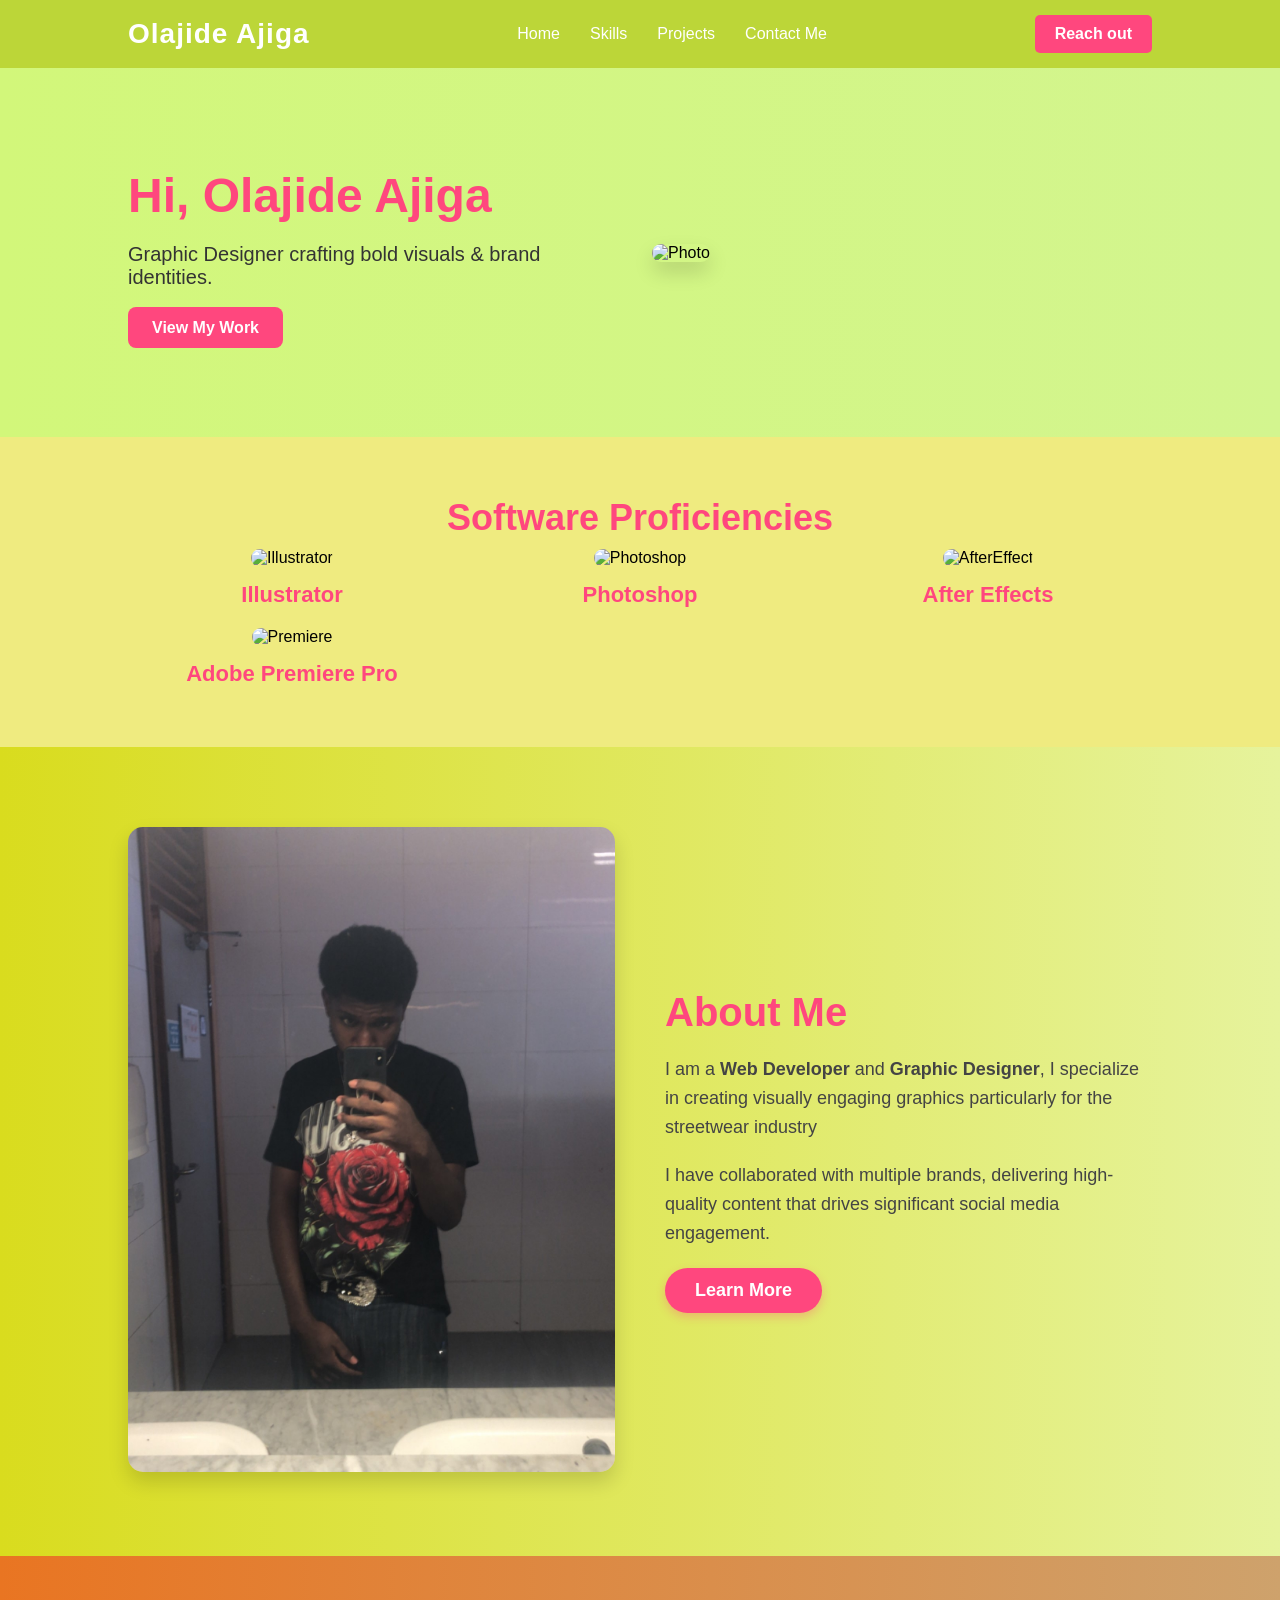
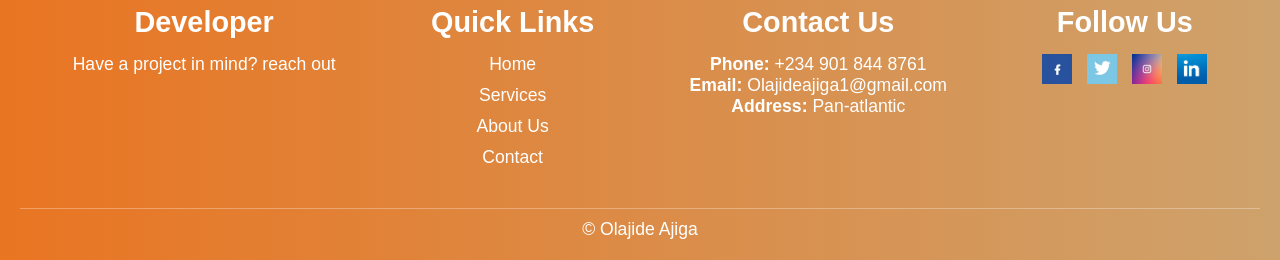
==== index.html @ 6ede2507 "Home page" ====
<!DOCTYPE html>
<html lang="en">
<head>
    <meta charset="UTF-8">
    <meta name="viewport" content="width=device-width, initial-scale=1.0">
    <title>Olajide Ajiga | Developer Portfolio</title>
    <link rel="stylesheet" href="style.css">
</head>
<body>

    <header>
        <div class="name">
            <a href="index.html">Olajide Ajiga</a>
        </div>
        <nav>
            <ul class="nav-links">
                <li><a href="index.html">Home</a></li>
                <li><a href="Skills.html">Skills</a></li>
                <li><a href="Project.html">Projects</a></li>
                <li><a href="ContactMe.html">Contact Me</a></li>
            </ul>
        </nav>
        <a href="contactus.html" class="btn">Reach out</a>
    </header>

    <section class="hero">
        <div class="hero-content">
          <h1>Hi, Olajide Ajiga</h1>
          <p>Graphic Designer crafting bold visuals & brand identities.</p>
          <a href="#portfolio" class="btn-primary">View My Work</a>
        </div>
        <div class="hero-image">
          <img src="Picture.png" alt="Photo">
        </div>
      </section>



    <section class="software">
        <h2>Software Proficiencies</h2>

        <div class="software-container">
            <div class="software-box">
                <img src="illustrator.png" alt="Illustrator">
                <h3>Illustrator</h3>
            </div>

            <div class="software-box">
                <img src="Photoshop.png" alt="Photoshop">
                <h3>Photoshop</h3>
            </div>

            <div class="software-box">
                <img src="AfterEffect.png" alt="AfterEffect">
                <h3>After Effects</h3>
            </div>

            <div class="software-box">
                <img src="Premiere.png" alt="Premiere">
                <h3>Adobe Premiere Pro</h3>
        </div>
    </section>


    <section class="about-us">
        <div class="about-container">
            <div class="about-image">
                <img src="about-us.jpg" alt="About Us">
            </div>
            <div class="about-content">
                <h2>About Me</h2>
                <p>I am a <strong>Web Developer</strong> and <strong>Graphic Designer</strong>, I specialize in creating visually engaging graphics particularly for the streetwear industry                </p>
                <p>I have collaborated with multiple brands, delivering high-quality content that drives significant social media engagement.</p>
                <a href="" class="about-btn">Learn More</a>
            </div>
        </div>
    </section>



    <footer class="footer">
        <div class="footer-container">
            <div class="footer-about">
                <h3>Developer</h3>
                <p>Have a project in mind? reach out</p>
            </div>
    
            <div class="footer-links">
                <h3>Quick Links</h3>
                <ul>
                    <li><a href="index.html">Home</a></li>
                    <li><a href="service.html">Services</a></li>
                    <li><a href="aboutus.html">About Us</a></li>
                    <li><a href="contactus.html">Contact</a></li>
                </ul>
            </div>
    
            <div class="footer-contact">
                <h3>Contact Us</h3>
                <p><strong>Phone:</strong> +234 901 844 8761</p>
                <p><strong>Email:</strong> Olajideajiga1@gmail.com</p>
                <p><strong>Address:</strong> Pan-atlantic</p>
            </div>
    
            <div class="footer-social">
                <h3>Follow Us</h3>
                <div class="social-icons">
                    <a href="#"><img src="facebook.png" alt="Facebook"></a>
                    <a href="#"><img src="twitter.png" alt="Twitter"></a>
                    <a href="#"><img src="instagram.png" alt="Instagram"></a>
                    <a href="#"><img src="linkedin.png" alt="LinkedIn"></a>
                </div>
            </div>
        </div>
    
        <div class="footer-bottom">
            <p>&copy; Olajide Ajiga</p>
        </div>
    </footer>

    <script>
        function toggleMenu() {
            const navLinks = document.querySelector('.nav-links');
            navLinks.classList.toggle('active');
        }
    </script>
    </body>
    </html>
---- style.css ----
* {
    margin: 0;
    padding: 0;
    box-sizing: border-box;
    font-family: 'Arial', sans-serif;
}


header {
    display: flex;
    justify-content: space-between;
    align-items: center;
    background-color: #bcd638; 
    padding: 15px 10%;
    box-shadow: 0px 4px 6px rgba(0, 0, 0, 0.1);
}

.name a {
    font-size: 28px;
    font-family: 'Poppins', sans-serif;
    color: #fff;
    text-decoration: none;
    font-weight: 800;
    letter-spacing: 1px;
    transition: color 0.3s;
}

.name a:hover {
    color: #ffebf0;
}


@media (max-width: 768px) {
    .name a {
        font-size: 22px;
    }
}


.nav-links {
    list-style: none;
    display: flex;
}

.nav-links li {
    margin: 0 15px;
}

.nav-links a {
    text-decoration: none;
    color: #fff;
    font-size: 16px;
    font-weight: 500;
    transition: color 0.3s;
}

.nav-links a:hover {
    color: #ffebf0;
}



.btn {
    background-color: #ff477e;
    color: #fff;
    padding: 10px 20px;
    text-decoration: none;
    border-radius: 5px;
    font-weight: bold;
    transition: background 0.3s;
}

.btn:hover {
    background-color: #d9406a;
}

.hero {
  display: flex;
  align-items: center;
  justify-content: space-between;
  padding: 100px 10%;
  background: linear-gradient(to right, #d2f77a, #d3f58f);
  flex-wrap: wrap;
}


.hero-content {
  flex: 1;
  max-width: 500px;
}

.hero-content h1 {
  font-size: 48px;
  color: #ff477e;
  margin-bottom: 20px;
}

.hero-content p {
  font-size: 20px;
  color: #333;
  margin-bottom: 30px;
}


.btn-primary {
  background-color: #ff477e;
  color: white;
  padding: 12px 24px;
  text-decoration: none;
  border-radius: 8px;
  font-weight: bold;
  transition: background-color 0.3s ease;
}

.btn-primary:hover {
  background-color: #e03a6c;
}


.hero-image {
  flex: 1;
  max-width: 500px;
}

.hero-image img {
  width: 100%;
  border-radius: 15px;
  box-shadow: 0px 10px 20px rgba(0, 0, 0, 0.15);
}


@media (max-width: 900px) {
  .hero {
    flex-direction: column-reverse;
    text-align: center;
  }

  .hero-content, .hero-image {
    max-width: 100%;
  }

  .hero-content h1 {
    font-size: 36px;
  }

  .hero-content p {
    font-size: 18px;
  }
}

.services {
    text-align: center;
    padding: 60px 10%;
    background-color: #f7ffb9; 
}

.services h2 {
    font-size: 36px;
    color: #ff477e; 
    margin-bottom: 10px;
}



.services-container {
    display: grid;
    grid-template-columns: repeat(auto-fit, minmax(250px, 1fr));
    gap: 20px;
}

.service-box {
    background: #fff;
    border-radius: 10px;
    padding: 20px;
    box-shadow: 0px 4px 8px rgba(0, 0, 0, 0.1);
    transition: transform 0.3s, box-shadow 0.3s;
}

.service-box img {
    width: 100%;
    height: auto;
    object-fit: contain;
    background-color: white; 
    padding: 10px; 
    border-radius: 10px;
}
.service-box h3 {
    font-size: 22px;
    color: #ff477e;
    margin-top: 15px;
}



.service-box:hover {
    transform: translateY(-5px);
    box-shadow: 0px 8px 12px rgba(0, 0, 0, 0.15);
}


@media (max-width: 768px) {
    .services-container {
        grid-template-columns: 1fr;
    }
}

.about-us {
    background-color: #ffe6ec; 
    padding: 60px 10%;
}

.about-container {
    display: flex;
    align-items: center;
    justify-content: space-between;
    gap: 40px;
}


.about-us {
    background: linear-gradient(to right, #d9dc1e, #e6f39c); 
    padding: 80px 10%;
    text-align: center;
}

.about-container {
    display: flex;
    align-items: center;
    justify-content: center;
    gap: 50px;
    flex-wrap: wrap;
}


.about-image {
    flex: 1;
    max-width: 500px;
    position: relative;
}

.about-image img {
    width: 100%;
    border-radius: 15px;
    box-shadow: 0px 10px 20px rgba(0, 0, 0, 0.15);
    transition: transform 0.3s ease-in-out;
}

.about-image::after {
    content: "";
    position: absolute;
    top: -10px;
    left: -10px;
    width: 100%;
    height: 100%;
    border-radius: 15px;
    background: rgba(255, 71, 126, 0.2);
    z-index: -1;
}


.about-image img:hover {
    transform: scale(1.05);
}


.about-content {
    flex: 1;
    max-width: 500px;
    text-align: left;
}

.about-content h2 {
    font-size: 40px;
    color: #ff477e; 
    margin-bottom: 20px;
    font-weight: bold;
}

.about-content p {
    font-size: 18px;
    color: #444;
    margin-bottom: 20px;
    line-height: 1.6;
}


.about-btn {
    background: #ff477e;
    color: white;
    padding: 12px 30px;
    text-decoration: none;
    font-size: 18px;
    font-weight: bold;
    border-radius: 30px;
    display: inline-block;
    transition: transform 0.3s ease-in-out, background 0.3s;
    box-shadow: 0px 4px 10px rgba(255, 71, 126, 0.3);
}

.about-btn:hover {
    background: #d9406a;
    transform: translateY(-3px);
    box-shadow: 0px 8px 15px rgba(255, 71, 126, 0.5);
}


@media (max-width: 768px) {
    .about-container {
        flex-direction: column;
        text-align: center;
    }

    .about-content {
        text-align: center;
    }

    .about-btn {
        padding: 10px 25px;
        font-size: 16px;
    }
}


.footer {
    background: linear-gradient(to right, #e97522, #cea26c);
    color: white;
    padding: 50px 20px 20px;
    text-align: center;
}

.footer-container {
    display: flex;
    justify-content: space-around;
    flex-wrap: wrap;
    gap: 30px;
    max-width: 1200px;
    margin: 0 auto;
}

.footer h3 {
    font-size: 1.8rem;
    margin-bottom: 15px;
}

.footer p, .footer ul {
    font-size: 1.1rem;
}

.footer-links ul {
    list-style: none;
    padding: 0;
}

.footer-links ul li {
    margin: 10px 0;
}

.footer-links ul li a {
    text-decoration: none;
    color: white;
    transition: color 0.3s;
}

.footer-links ul li a:hover {
    color: #f0f8ff;
}

.social-icons {
    display: flex;
    justify-content: center;
    gap: 15px;
    margin-top: 10px;
}

.social-icons a img {
    width: 30px;
    height: 30px;
    transition: transform 0.3s;
}

.social-icons a img:hover {
    transform: scale(1.2);
}

.footer-bottom {
    margin-top: 30px;
    border-top: 1px solid rgba(255, 255, 255, 0.3);
    padding-top: 10px;
}


@media (max-width: 768px) {
    .footer-container {
        flex-direction: column;
        align-items: center;
        text-align: center;
    }
}



.software {
    text-align: center;
    padding: 60px 10%;
    background-color: #efeb80;
}

.software h2 {
    font-size: 36px;
    color: #ff477e; 
    margin-bottom: 10px;
}

.software-subtext {
    font-size: 18px;
    color: #555;
    margin-bottom: 40px;
}


.software-container {
    display: grid;
    grid-template-columns: repeat(auto-fit, minmax(250px, 1fr));
    gap: 20px;
}


.sotfware-box {
    background: #fff;
    border-radius: 10px;
    padding: 20px;
    box-shadow: 0px 4px 8px rgba(0, 0, 0, 0.1);
    transition: transform 0.3s, box-shadow 0.3s;
}

.software-box img {
    width: 100%;
    border-radius: 10px;
    height: 180px;
    object-fit: cover;
}

.software-box h3 {
    font-size: 22px;
    color: #ff477e;
    margin-top: 15px;
}

.software-box p {
    font-size: 16px;
    color: #555;
    margin-top: 10px;
}


.software-box:hover {
    transform: translateY(-5px);
    box-shadow: 0px 8px 12px rgba(0, 0, 0, 0.15);
}

@media (max-width: 768px) {
    .software-container {
        grid-template-columns: 1fr;
    }
}
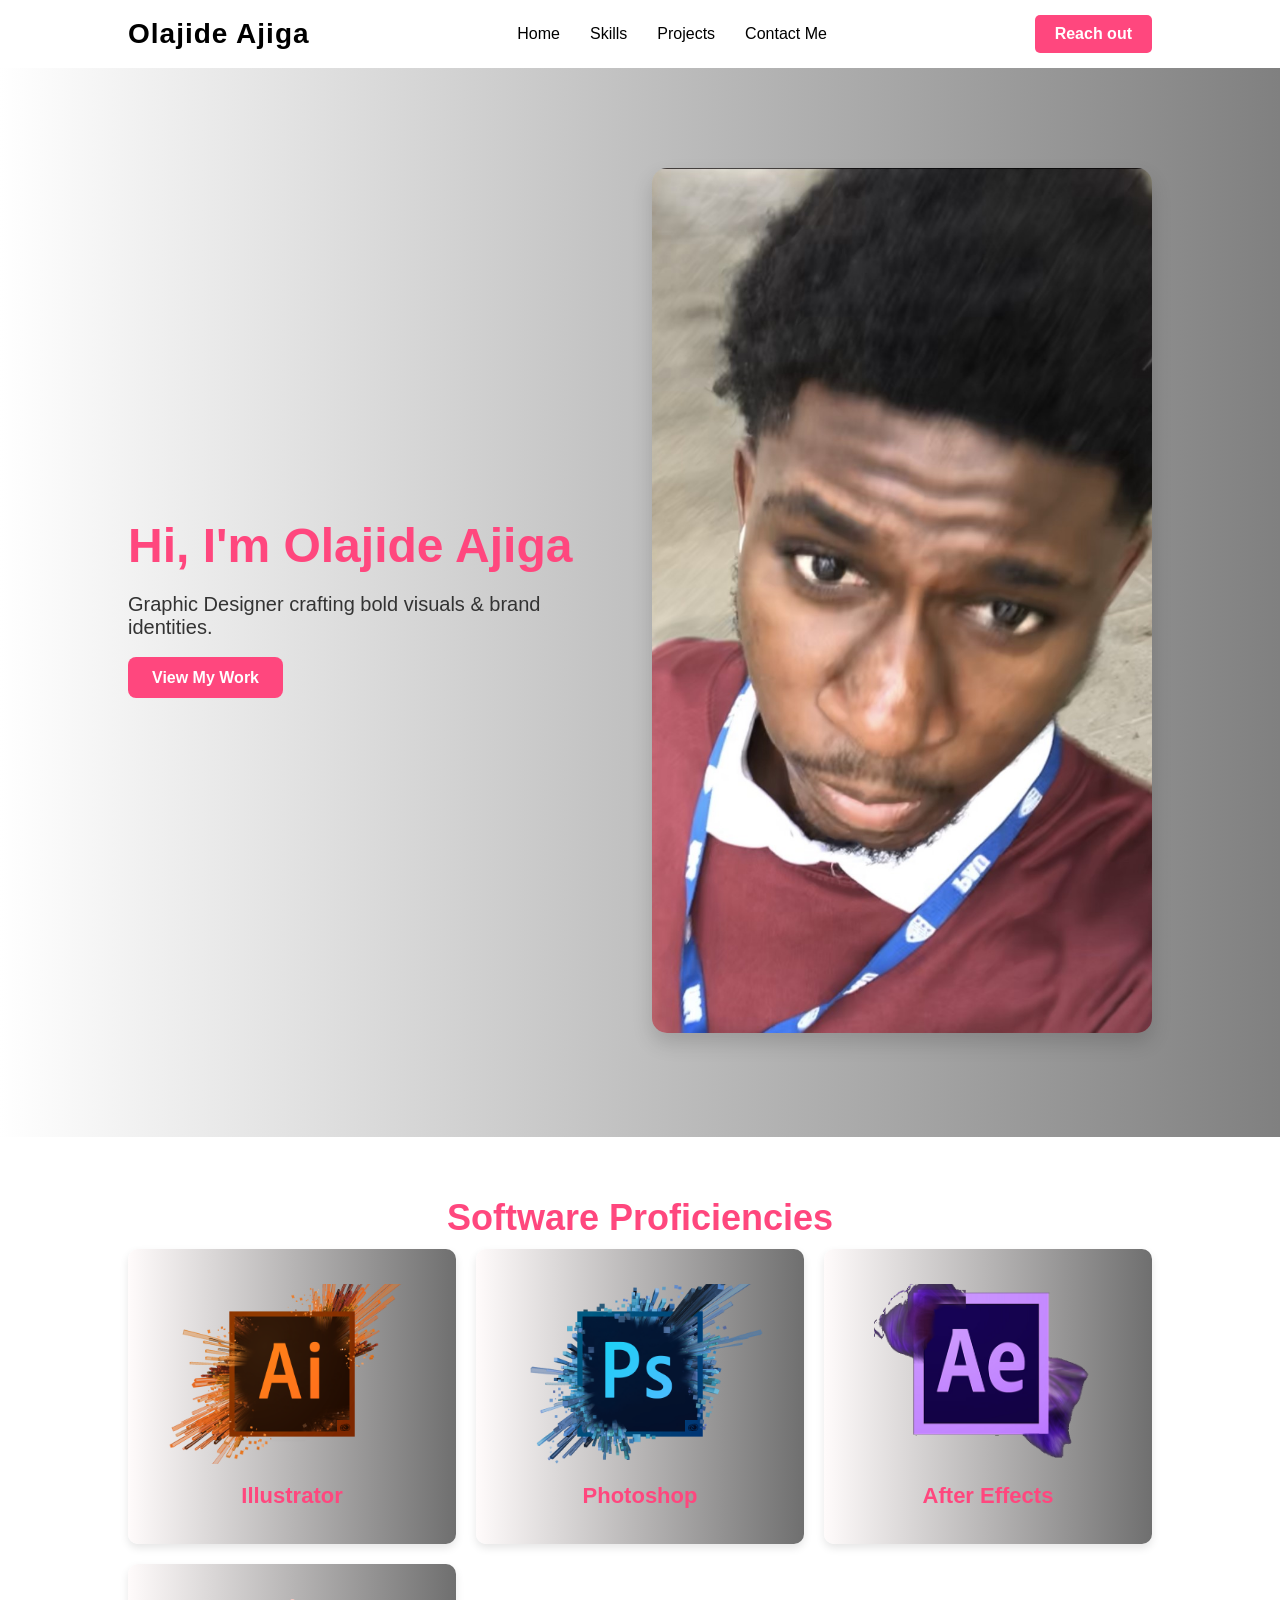
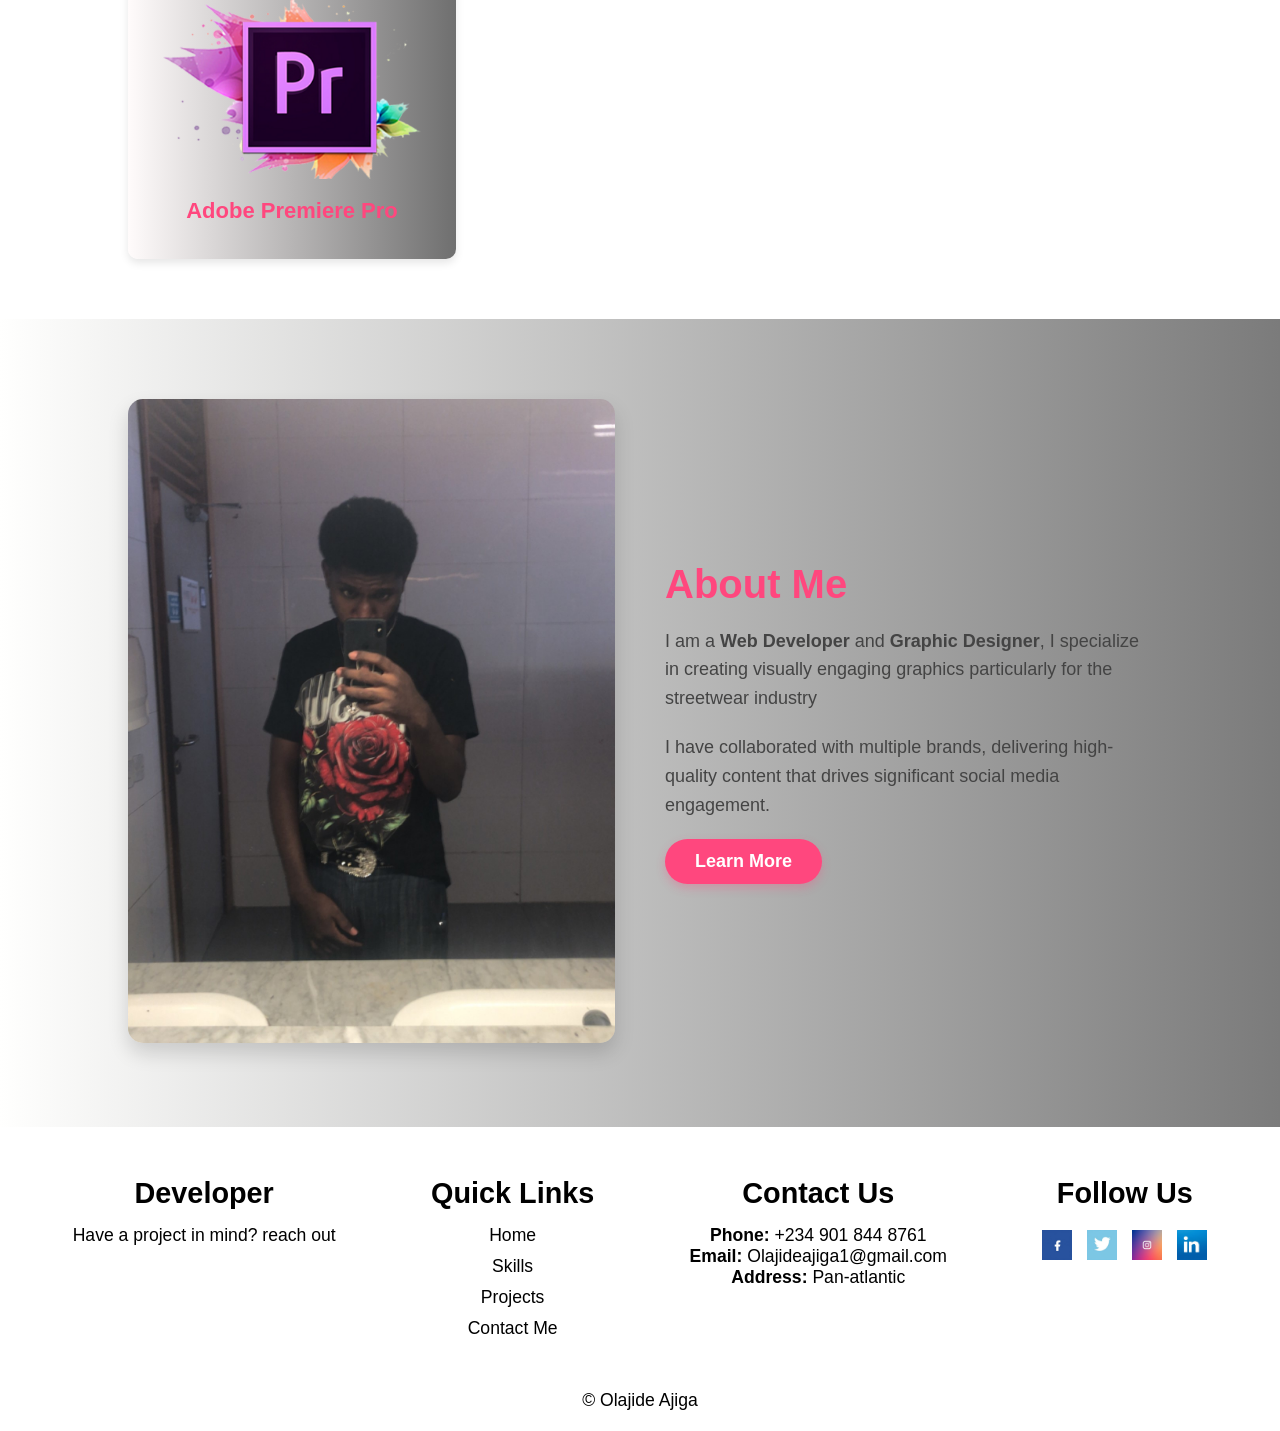
==== commit 72ae4a12: "skill page" ====
--- a/index.html
+++ b/index.html
@@ -16,21 +16,21 @@
             <ul class="nav-links">
                 <li><a href="index.html">Home</a></li>
                 <li><a href="Skills.html">Skills</a></li>
-                <li><a href="Project.html">Projects</a></li>
+                <li><a href="Projects.html">Projects</a></li>
                 <li><a href="ContactMe.html">Contact Me</a></li>
             </ul>
         </nav>
-        <a href="contactus.html" class="btn">Reach out</a>
+        <a href="ContactMe.html" class="btn">Reach out</a>
     </header>
 
     <section class="hero">
         <div class="hero-content">
-          <h1>Hi, Olajide Ajiga</h1>
+          <h1>Hi, I'm Olajide Ajiga</h1>
           <p>Graphic Designer crafting bold visuals & brand identities.</p>
-          <a href="#portfolio" class="btn-primary">View My Work</a>
+          <a href="Projects.html" class="btn-primary">View My Work</a>
         </div>
         <div class="hero-image">
-          <img src="Picture.png" alt="Photo">
+          <img src="IMG_6914.jpeg" alt="Photo">
         </div>
       </section>
 
@@ -71,7 +71,7 @@
                 <h2>About Me</h2>
                 <p>I am a <strong>Web Developer</strong> and <strong>Graphic Designer</strong>, I specialize in creating visually engaging graphics particularly for the streetwear industry                </p>
                 <p>I have collaborated with multiple brands, delivering high-quality content that drives significant social media engagement.</p>
-                <a href="" class="about-btn">Learn More</a>
+                <a href="skills.html" class="about-btn">Learn More</a>
             </div>
         </div>
     </section>
@@ -88,10 +88,10 @@
             <div class="footer-links">
                 <h3>Quick Links</h3>
                 <ul>
-                    <li><a href="index.html">Home</a></li>
-                    <li><a href="service.html">Services</a></li>
-                    <li><a href="aboutus.html">About Us</a></li>
-                    <li><a href="contactus.html">Contact</a></li>
+                <li><a href="index.html">Home</a></li>
+                <li><a href="Skills.html">Skills</a></li>
+                <li><a href="Projects.html">Projects</a></li>
+                <li><a href="ContactMe.html">Contact Me</a></li>
                 </ul>
             </div>
     
@@ -118,6 +118,8 @@
         </div>
     </footer>
 
+    <script src="script.js"></script>
+
     <script>
         function toggleMenu() {
             const navLinks = document.querySelector('.nav-links');
--- a/style.css
+++ b/style.css
@@ -11,7 +11,7 @@
     display: flex;
     justify-content: space-between;
     align-items: center;
-    background-color: #bcd638; 
+    background-color: #ffffff; 
     padding: 15px 10%;
     box-shadow: 0px 4px 6px rgba(0, 0, 0, 0.1);
 }
@@ -19,7 +19,7 @@
 .name a {
     font-size: 28px;
     font-family: 'Poppins', sans-serif;
-    color: #fff;
+    color: #000000;
     text-decoration: none;
     font-weight: 800;
     letter-spacing: 1px;
@@ -27,7 +27,7 @@
 }
 
 .name a:hover {
-    color: #ffebf0;
+    color: #ff5a83;
 }
 
 
@@ -49,14 +49,14 @@
 
 .nav-links a {
     text-decoration: none;
-    color: #fff;
+    color: #000000;
     font-size: 16px;
     font-weight: 500;
     transition: color 0.3s;
 }
 
 .nav-links a:hover {
-    color: #ffebf0;
+    color: #ff5882;
 }
 
 
@@ -80,7 +80,7 @@
   align-items: center;
   justify-content: space-between;
   padding: 100px 10%;
-  background: linear-gradient(to right, #d2f77a, #d3f58f);
+  background: linear-gradient(to right, #ffffff, #808080);
   flex-wrap: wrap;
 }
 
@@ -130,6 +130,7 @@
 }
 
 
+
 @media (max-width: 900px) {
   .hero {
     flex-direction: column-reverse;
@@ -149,62 +150,6 @@
   }
 }
 
-.services {
-    text-align: center;
-    padding: 60px 10%;
-    background-color: #f7ffb9; 
-}
-
-.services h2 {
-    font-size: 36px;
-    color: #ff477e; 
-    margin-bottom: 10px;
-}
-
-
-
-.services-container {
-    display: grid;
-    grid-template-columns: repeat(auto-fit, minmax(250px, 1fr));
-    gap: 20px;
-}
-
-.service-box {
-    background: #fff;
-    border-radius: 10px;
-    padding: 20px;
-    box-shadow: 0px 4px 8px rgba(0, 0, 0, 0.1);
-    transition: transform 0.3s, box-shadow 0.3s;
-}
-
-.service-box img {
-    width: 100%;
-    height: auto;
-    object-fit: contain;
-    background-color: white; 
-    padding: 10px; 
-    border-radius: 10px;
-}
-.service-box h3 {
-    font-size: 22px;
-    color: #ff477e;
-    margin-top: 15px;
-}
-
-
-
-.service-box:hover {
-    transform: translateY(-5px);
-    box-shadow: 0px 8px 12px rgba(0, 0, 0, 0.15);
-}
-
-
-@media (max-width: 768px) {
-    .services-container {
-        grid-template-columns: 1fr;
-    }
-}
-
 .about-us {
     background-color: #ffe6ec; 
     padding: 60px 10%;
@@ -219,7 +164,7 @@
 
 
 .about-us {
-    background: linear-gradient(to right, #d9dc1e, #e6f39c); 
+    background: linear-gradient(to right, #fffffe, #7b7b7b); 
     padding: 80px 10%;
     text-align: center;
 }
@@ -323,8 +268,8 @@
 
 
 .footer {
-    background: linear-gradient(to right, #e97522, #cea26c);
-    color: white;
+    background: linear-gradient(to right, #ffffff, #ffffff);
+    color: rgb(0, 0, 0);
     padding: 50px 20px 20px;
     text-align: center;
 }
@@ -358,12 +303,12 @@
 
 .footer-links ul li a {
     text-decoration: none;
-    color: white;
+    color: rgb(0, 0, 0);
     transition: color 0.3s;
 }
 
 .footer-links ul li a:hover {
-    color: #f0f8ff;
+    color: #000000;
 }
 
 .social-icons {
@@ -397,13 +342,16 @@
         text-align: center;
     }
 }
-
-
-
+* {
+    margin: 0;
+    padding: 0;
+    box-sizing: border-box;
+    font-family: 'Arial', sans-serif;
+}
 .software {
     text-align: center;
     padding: 60px 10%;
-    background-color: #efeb80;
+    background-color: #ffffff;
 }
 
 .software h2 {
@@ -425,8 +373,362 @@
     gap: 20px;
 }
 
-
-.sotfware-box {
+.software-box {
+    background: linear-gradient(to right ,  #fffbfb, #6f6f6f);
+    border-radius: 10px;
+    padding: 35px;
+    box-shadow: 0px 4px 8px rgba(0, 0, 0, 0.1);
+    transition: transform 0.3s, box-shadow 0.3s;
+}
+
+.software-box img {
+    width: 100%;
+    border-radius: 10px;
+    height: 180px;
+    object-fit: cover;
+}
+
+.software-box h3 {
+    font-size: 22px;
+    color: #ff477e;
+    margin-top: 15px;
+}
+
+.software-box p {
+    font-size: 16px;
+    color: #555;
+    margin-top: 10px;
+}
+
+
+.software-box:hover {
+    transform: translateY(-5px);
+    box-shadow: 0px 8px 12px rgba(0, 0, 0, 0.15);
+}
+
+@media (max-width: 768px) {
+    .software-container {
+        grid-template-columns: 1fr;
+    }
+}
+.projects {
+    text-align: center;
+    padding: 80px 10%;
+    background: linear-gradient(to right, #ffffff, #6f6f6f); 
+    position: relative;
+}
+
+.projects h2 {
+    font-size: 40px;
+    color: #ff477e;
+    margin-bottom: 15px;
+    font-weight: bold;
+}
+
+.projects-subtext {
+    font-size: 18px;
+    color: #ffffff;
+    margin-bottom: 40px;
+}
+
+
+.projects-slider {
+    display: flex;
+    flex-direction: row;
+    justify-content: center;
+    align-items: center;
+    position: relative;
+    max-width: 800px;
+    margin: auto;
+    overflow: hidden;
+}
+
+
+.projects-card {
+    background: white;
+    border-radius: 15px;
+    padding: 30px;
+    box-shadow: 0px 5px 15px rgba(0, 0, 0, 0.1);
+    text-align: center;
+    position: absolute;
+    opacity: 0;
+    transition: opacity 0.6s ease-in-out, transform 0.5s ease-in-out;
+    width: 80%;
+    max-width: 600px;
+    transform: scale(0.9);
+}
+
+.projects-card.active {
+    opacity: 1;
+    position: relative;
+    transform: scale(1);
+}
+
+
+.projects-card img {
+    width: 400px;        
+    height: 300px;
+    border-radius: 50;
+    object-fit: cover;
+    margin-bottom: 15px;
+    border: 5px solid #ffffff;
+}
+
+
+.projects-card p {
+    display: none;
+}
+
+.projects-card h4 {
+    font-size: 20px;
+    color: #ff477e;
+    font-weight: bold;
+}
+
+
+.prev, .next {
+    background: #ff477e;
+    color: white;
+    border: none;
+    padding: 12px 18px;
+    font-size: 26px;
+    cursor: pointer;
+    border-radius: 50%;
+    position: absolute;
+    top: 50%;
+    transform: translateY(-50%);
+    transition: background 0.3s, transform 0.2s;
+}
+
+.prev { left: 10px; }
+.next { right: 10px; }
+
+.prev:hover, .next:hover {
+    background: #d9406a;
+    transform: scale(1.1);
+}
+
+
+@media (max-width: 900px) {
+    .projects-slider {
+        flex-direction: column;
+        align-items: center;
+    }
+
+    .projects-card {
+        width: 90%;
+        padding: 25px;
+    }
+
+    .prev, .next {
+        font-size: 20px;
+        padding: 10px 15px;
+        position: static;
+        display: inline-block;
+        margin: 10px;
+    }
+
+    .projects {
+        padding: 60px 5%;
+    }
+
+    .projects-card p {
+        font-size: 16px;
+    }
+
+    .projects-card h4 {
+        font-size: 18px;
+    }
+}
+
+.contact-us {
+    text-align: center;
+    padding: 80px 10%;
+    background: linear-gradient(to right, #ffffff, #aaaaaa); 
+    font-family: 'Poppins', sans-serif;
+}
+
+
+.contact-us h2 {
+    font-size: 42px;
+    color: #ff3366; 
+    margin-bottom: 15px;
+    font-weight: 700;
+    letter-spacing: 1px;
+}
+
+
+.contact-subtext {
+    font-size: 18px;
+    margin-bottom: 40px;
+    color: #555;
+}
+
+
+.contact-container {
+    display: flex;
+    justify-content: space-between;
+    flex-wrap: wrap;
+    max-width: 900px;
+    margin: auto;
+    background: rgba(255, 255, 255, 0.2); 
+    padding: 40px;
+    border-radius: 15px;
+    backdrop-filter: blur(10px); /* Blur effect */
+    box-shadow: 0px 8px 20px rgba(0, 0, 0, 0.1);
+    border: 1px solid rgba(255, 255, 255, 0.3);
+}
+
+
+.contact-form {
+    flex: 1;
+    min-width: 320px;
+    padding: 20px;
+}
+
+
+.contact-form input,
+.contact-form textarea {
+    width: 100%;
+    padding: 12px;
+    margin-bottom: 15px;
+    border: none;
+    border-radius: 10px;
+    font-size: 16px;
+    background: rgba(255, 255, 255, 0.6);
+    outline: none;
+    transition: all 0.3s ease-in-out;
+}
+
+
+.contact-form input:focus,
+.contact-form textarea:focus {
+    background: rgba(255, 255, 255, 0.9);
+    box-shadow: 0px 0px 10px rgba(255, 51, 102, 0.3);
+}
+
+
+.contact-form button {
+    width: 100%;
+    background: linear-gradient(to right, #ff477e, #ff3366);
+    color: white;
+    padding: 12px;
+    border: none;
+    border-radius: 10px;
+    font-size: 18px;
+    cursor: pointer;
+    transition: all 0.3s ease-in-out;
+}
+
+.contact-form button:hover {
+    background: linear-gradient(to right, #ff3366, #ff80a0);
+    transform: scale(1.05);
+}
+
+
+.contact-info {
+    flex: 1;
+    min-width: 320px;
+    padding: 20px;
+    text-align: left;
+    font-size: 18px;
+    color: #333;
+}
+
+
+.contact-info p {
+    margin-bottom: 15px;
+}
+
+
+.social-icons {
+    display: flex;
+    gap: 15px;
+    margin-top: 20px;
+}
+
+.social-icons a {
+    display: inline-flex;
+    justify-content: center;
+    align-items: center;
+    transition: transform 0.3s ease-in-out;
+}
+
+.social-icons img {
+    width: 35px; 
+    height: auto;
+    display: block;
+    transition: transform 0.3s ease-in-out;
+}
+
+
+.social-icons a:hover img {
+    transform: scale(1.1);
+}
+
+
+.form-message {
+    font-size: 16px;
+    margin-top: 15px;
+    text-align: center;
+    font-weight: bold;
+    transition: opacity 0.5s ease-in-out;
+}
+
+.success {
+    color: green;
+}
+
+.error {
+    color: red;
+}
+
+
+@media (max-width: 768px) {
+    .contact-container {
+        flex-direction: column;
+        text-align: center;
+    }
+
+    .contact-info {
+        text-align: center;
+    }
+}
+* {
+    margin: 0;
+    padding: 0;
+    box-sizing: border-box;
+    font-family: 'Arial', sans-serif;
+}
+
+
+.skill{
+    text-align: center;
+    padding: 60px 10%;
+    background: linear-gradient(to right, #ffffff, #a4a4a4);
+}
+
+.skill h2 {
+    font-size: 36px;
+    color: #ff477e; 
+    margin-bottom: 10px;
+}
+
+.skill-subtext {
+    font-size: 18px;
+    color: #555;
+    margin-bottom: 40px;
+}
+
+
+.skill-container {
+    display: grid;
+    grid-template-columns: repeat(auto-fit, minmax(250px, 1fr));
+    gap: 20px;
+}
+
+
+.skill-box {
     background: #fff;
     border-radius: 10px;
     padding: 20px;
@@ -434,33 +736,34 @@
     transition: transform 0.3s, box-shadow 0.3s;
 }
 
-.software-box img {
+.skill-box img {
     width: 100%;
     border-radius: 10px;
     height: 180px;
     object-fit: cover;
 }
 
-.software-box h3 {
+.skill-box h3 {
     font-size: 22px;
     color: #ff477e;
     margin-top: 15px;
 }
 
-.software-box p {
+.skill-box p {
     font-size: 16px;
     color: #555;
     margin-top: 10px;
 }
 
 
-.software-box:hover {
+.skill-box:hover {
     transform: translateY(-5px);
     box-shadow: 0px 8px 12px rgba(0, 0, 0, 0.15);
 }
 
+
 @media (max-width: 768px) {
-    .software-container {
+    .skill-container {
         grid-template-columns: 1fr;
     }
 }
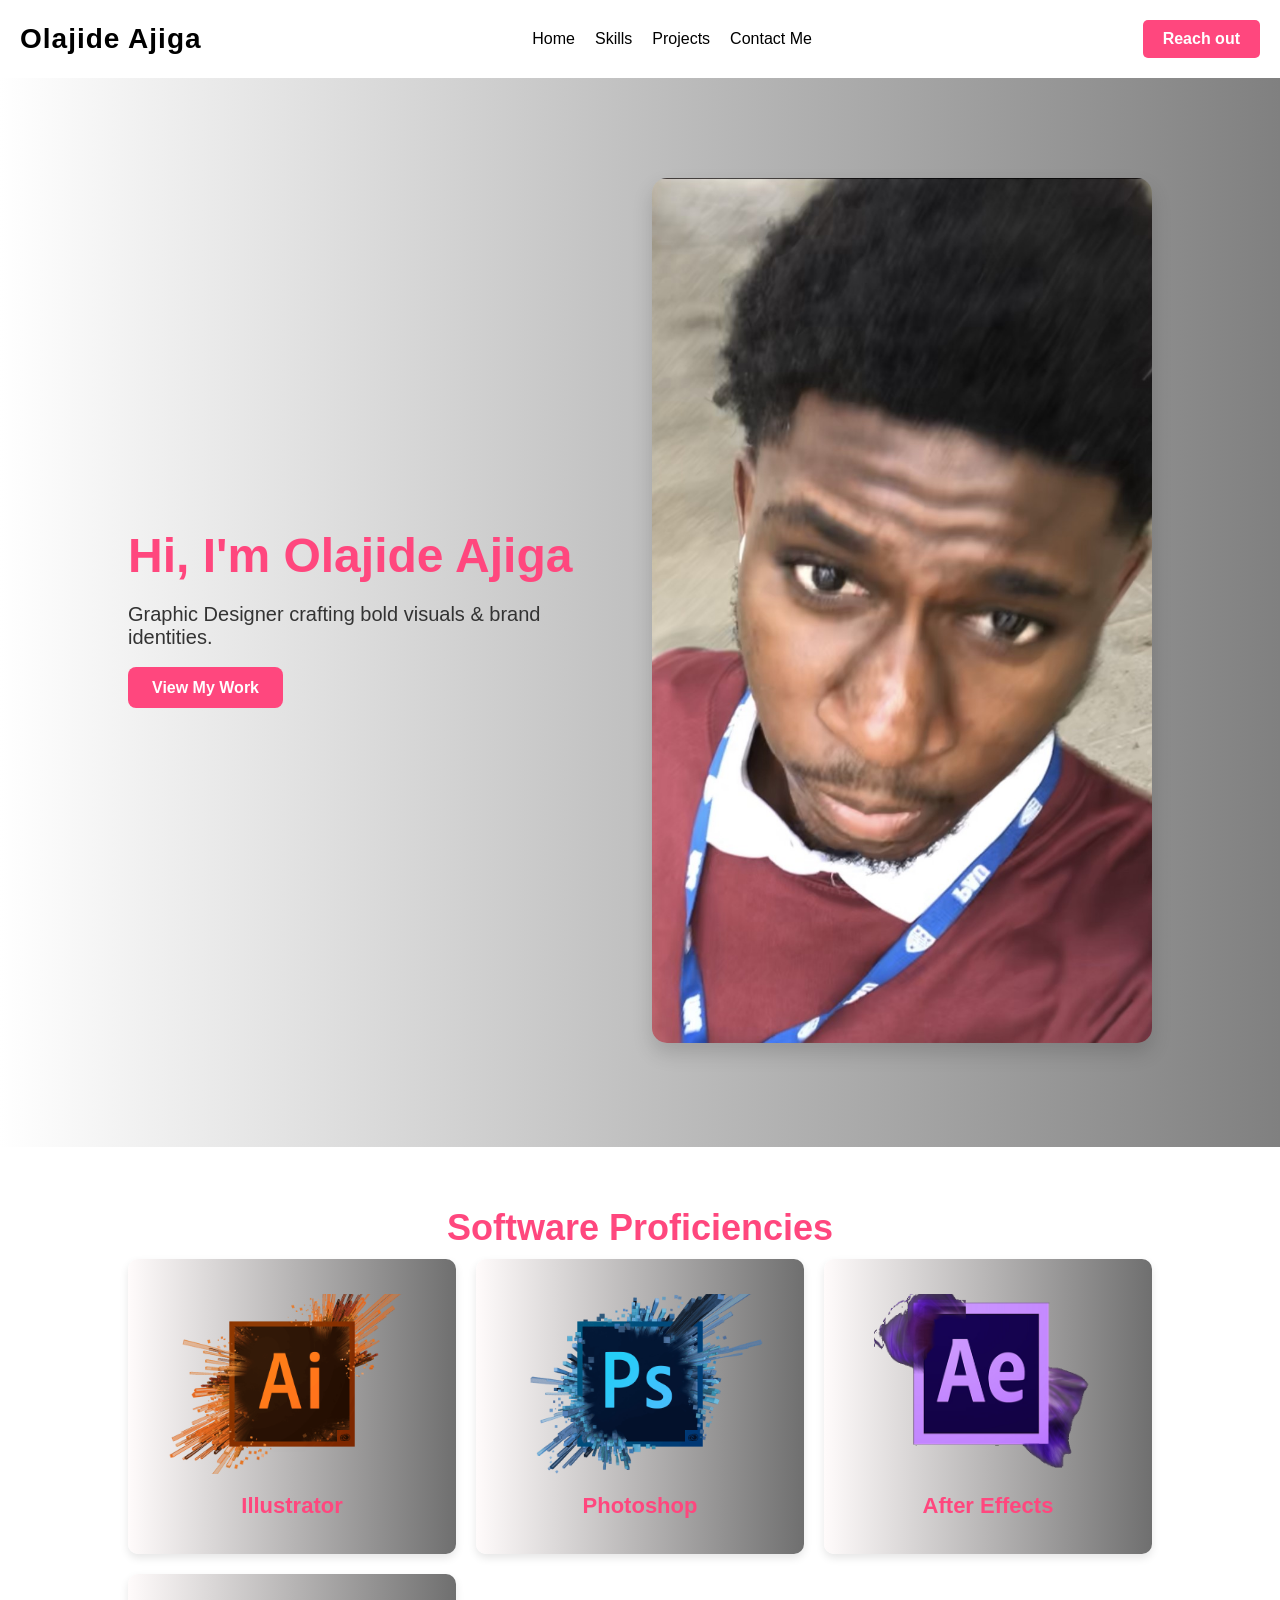
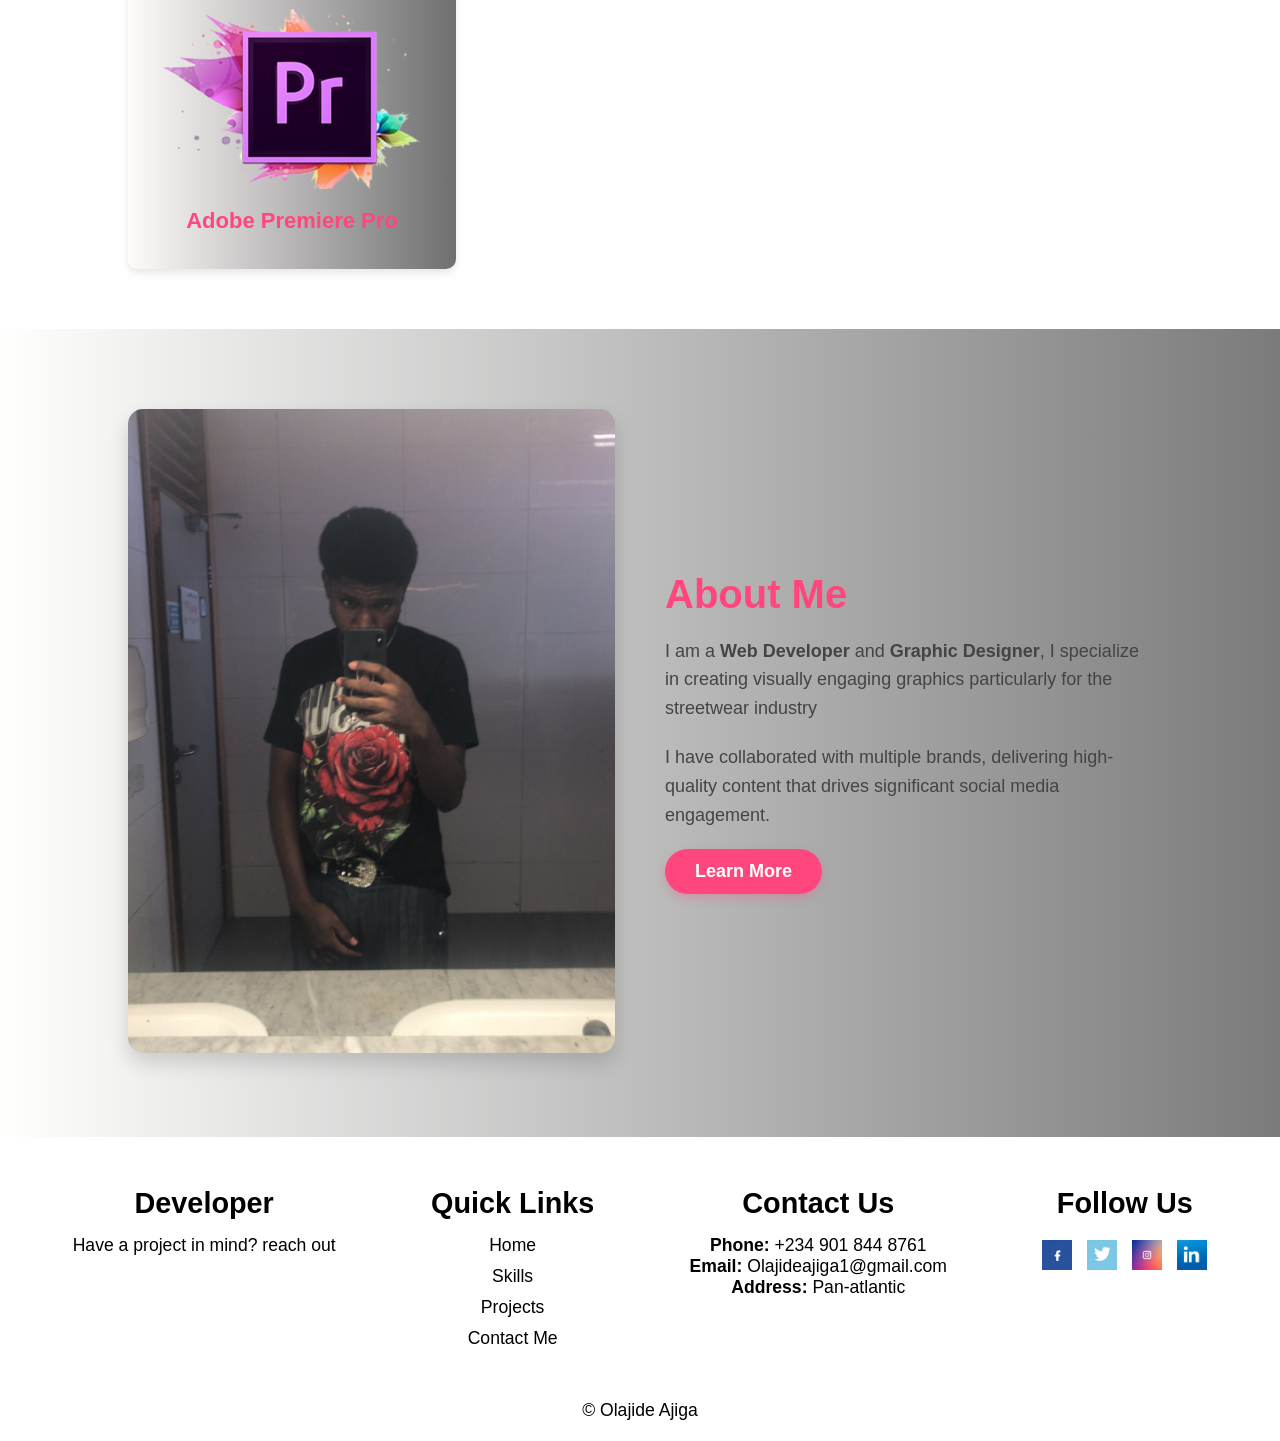
==== commit 74882d79: "Added the menu drop down" ====
--- a/index.html
+++ b/index.html
@@ -12,6 +12,9 @@
         <div class="name">
             <a href="index.html">Olajide Ajiga</a>
         </div>
+        <div class="menu" onclick="menu()">
+            ☰
+          </div>
         <nav>
             <ul class="nav-links">
                 <li><a href="index.html">Home</a></li>
@@ -105,10 +108,10 @@
             <div class="footer-social">
                 <h3>Follow Us</h3>
                 <div class="social-icons">
-                    <a href="#"><img src="facebook.png" alt="Facebook"></a>
-                    <a href="#"><img src="twitter.png" alt="Twitter"></a>
-                    <a href="#"><img src="instagram.png" alt="Instagram"></a>
-                    <a href="#"><img src="linkedin.png" alt="LinkedIn"></a>
+                    <a href="https://web.facebook.com/profile.php?id=100013313176691"><img src="facebook.png" alt="Facebook"></a>
+                    <a href="https://x.com/JiggyTheSultan"><img src="twitter.png" alt="Twitter"></a>
+                    <a href="https://www.instagram.com/olajideajiga_/"><img src="instagram.png" alt="Instagram"></a>
+                    <a href="https://www.linkedin.com/in/olajide-ajiga-8a4203282/"><img src="linkedin.png" alt="LinkedIn"></a>
                 </div>
             </div>
         </div>
@@ -121,7 +124,7 @@
     <script src="script.js"></script>
 
     <script>
-        function toggleMenu() {
+        function menu() {
             const navLinks = document.querySelector('.nav-links');
             navLinks.classList.toggle('active');
         }
--- a/style.css
+++ b/style.css
@@ -1,27 +1,23 @@
-
 * {
     margin: 0;
-    padding: 0;
-    box-sizing: border-box;
-    font-family: 'Arial', sans-serif;
-}
-
+    font-family: 'Poppins', sans-serif;
+}
 
 header {
     display: flex;
     justify-content: space-between;
     align-items: center;
-    background-color: #ffffff; 
-    padding: 15px 10%;
-    box-shadow: 0px 4px 6px rgba(0, 0, 0, 0.1);
+    padding: 20px;
+    background-color: #fff;
+    position: relative;
+    flex-wrap: wrap;
 }
 
 .name a {
     font-size: 28px;
-    font-family: 'Poppins', sans-serif;
+    font-weight: 800;
     color: #000000;
     text-decoration: none;
-    font-weight: 800;
     letter-spacing: 1px;
     transition: color 0.3s;
 }
@@ -29,25 +25,16 @@
 .name a:hover {
     color: #ff5a83;
 }
-
-
-@media (max-width: 768px) {
-    .name a {
-        font-size: 22px;
-    }
-}
-
 
 .nav-links {
     list-style: none;
     display: flex;
-}
-
-.nav-links li {
-    margin: 0 15px;
-}
-
-.nav-links a {
+    gap: 20px;
+    margin: 0;
+    padding: 0;
+}
+
+.nav-links li a {
     text-decoration: none;
     color: #000000;
     font-size: 16px;
@@ -55,10 +42,58 @@
     transition: color 0.3s;
 }
 
-.nav-links a:hover {
+.nav-links li a:hover {
     color: #ff5882;
 }
 
+.btn {
+    background-color: #ff5a83;
+    color: white;
+    padding: 10px 20px;
+    text-decoration: none;
+    font-weight: 600;
+    border-radius: 5px;
+    transition: background-color 0.3s;
+}
+
+.btn:hover {
+    background-color: #e04b71;
+}
+
+
+.menu {
+    display: none;
+    font-size: 28px;
+    cursor: pointer;
+}
+
+
+@media (max-width: 768px) {
+    .menu {
+        display: block;
+    }
+
+    nav {
+        width: 100%;
+    }
+
+    .nav-links {
+        display: none;
+        flex-direction: column;
+        width: 100%;
+        background-color: #fff;
+        padding: 15px 20px;
+        box-shadow: 0 4px 8px rgba(0,0,0,0.1);
+    }
+
+    .nav-links li {
+        margin: 10px 0;
+    }
+
+    .nav-links.active {
+        display: flex
+    }
+}
 
 
 .btn {
@@ -473,6 +508,12 @@
     margin-bottom: 15px;
     border: 5px solid #ffffff;
 }
+.projects-card img {
+    width: 100%;
+    height: auto;
+    border-radius: 15px;
+    object-fit: cover;
+}
 
 
 .projects-card p {
